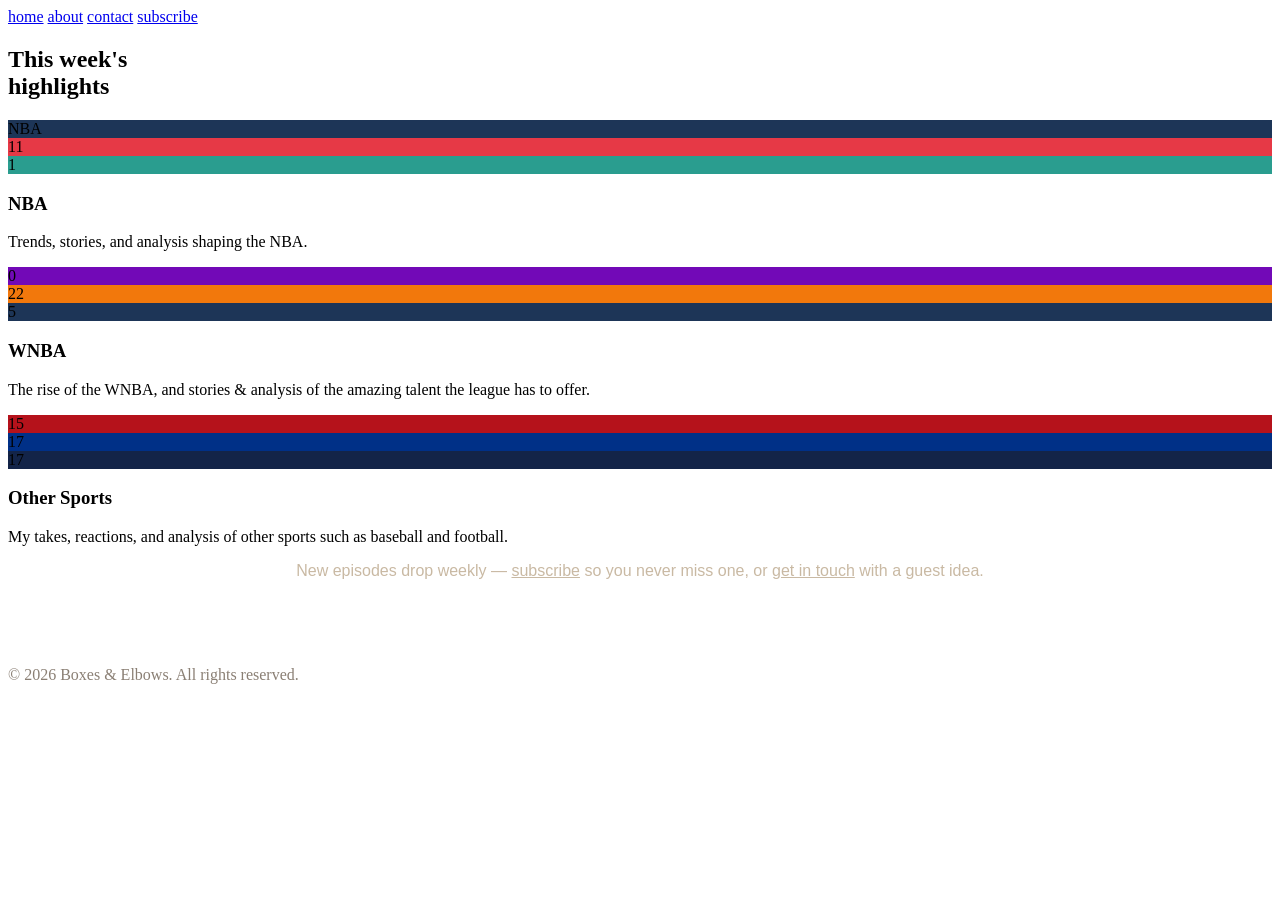
==== about.html @ e36a360f "Initial site" ====
<!DOCTYPE html>
<html lang="en">
<head>
<meta charset="UTF-8">
<meta name="viewport" content="width=device-width, initial-scale=1.0">
<title>Boxes & Elbows — About</title>
<link rel="stylesheet" href="style.css">
</head>
<body>

<div class="about-page">

  <nav class="nav">
    <a href="index.html" class="pill pill-black">home</a>
    <a href="about.html" class="pill pill-orange current">about</a>
    <a href="contact.html" class="pill pill-black">contact</a>
    <a href="subscribe.html" class="pill pill-orange">subscribe</a>
  </nav>

  <div class="about-hero">
    <h2>This week's<br>highlights</h2>
  </div>

  <div class="folders">

    <div class="folder">
      <div class="folder-photos">
        <div class="thumb" style="--r:-6deg;"><div class="swatch" style="background:#1d3557;">NBA</div></div>
        <div class="thumb" style="--r:5deg;"><div class="swatch" style="background:#e63946;">11</div></div>
        <div class="thumb" style="--r:-3deg;"><div class="swatch" style="background:#2a9d8f;">1</div></div>
      </div>
      <h3>NBA</h3>
      <p>Trends, stories, and analysis shaping the NBA.</p>
    </div>

    <div class="folder">
      <div class="folder-photos">
        <div class="thumb" style="--r:4deg;"><div class="swatch" style="background:#7209b7;">0</div></div>
        <div class="thumb" style="--r:-5deg;"><div class="swatch" style="background:#F2780C;">22</div></div>
        <div class="thumb" style="--r:3deg;"><div class="swatch" style="background:#1d3557;">5</div></div>
      </div>
      <h3>WNBA</h3>
      <p>The rise of the WNBA, and stories &amp; analysis of the amazing talent the league has to offer.</p>
    </div>

    <div class="folder">
      <div class="folder-photos">
        <div class="thumb" style="--r:-4deg;"><div class="swatch" style="background:#b5121b;">15</div></div>
        <div class="thumb" style="--r:6deg;"><div class="swatch" style="background:#003087;">17</div></div>
        <div class="thumb" style="--r:-2deg;"><div class="swatch" style="background:#132448;">17</div></div>
      </div>
      <h3>Other Sports</h3>
      <p>My takes, reactions, and analysis of other sports such as baseball and football.</p>
    </div>

  </div>

  <p style="text-align:center;color:#c9b9a3;font-family:'Fredoka',sans-serif;padding-bottom:70px;">
    New episodes drop weekly — <a href="subscribe.html" style="color:var(--orange);text-decoration:underline;">subscribe</a> so you never miss one, or <a href="contact.html" style="color:var(--orange);text-decoration:underline;">get in touch</a> with a guest idea.
  </p>

  <footer class="site-footer" style="color:#8a7f74;">© 2026 Boxes &amp; Elbows. All rights reserved.</footer>
</div>

</body>
</html>
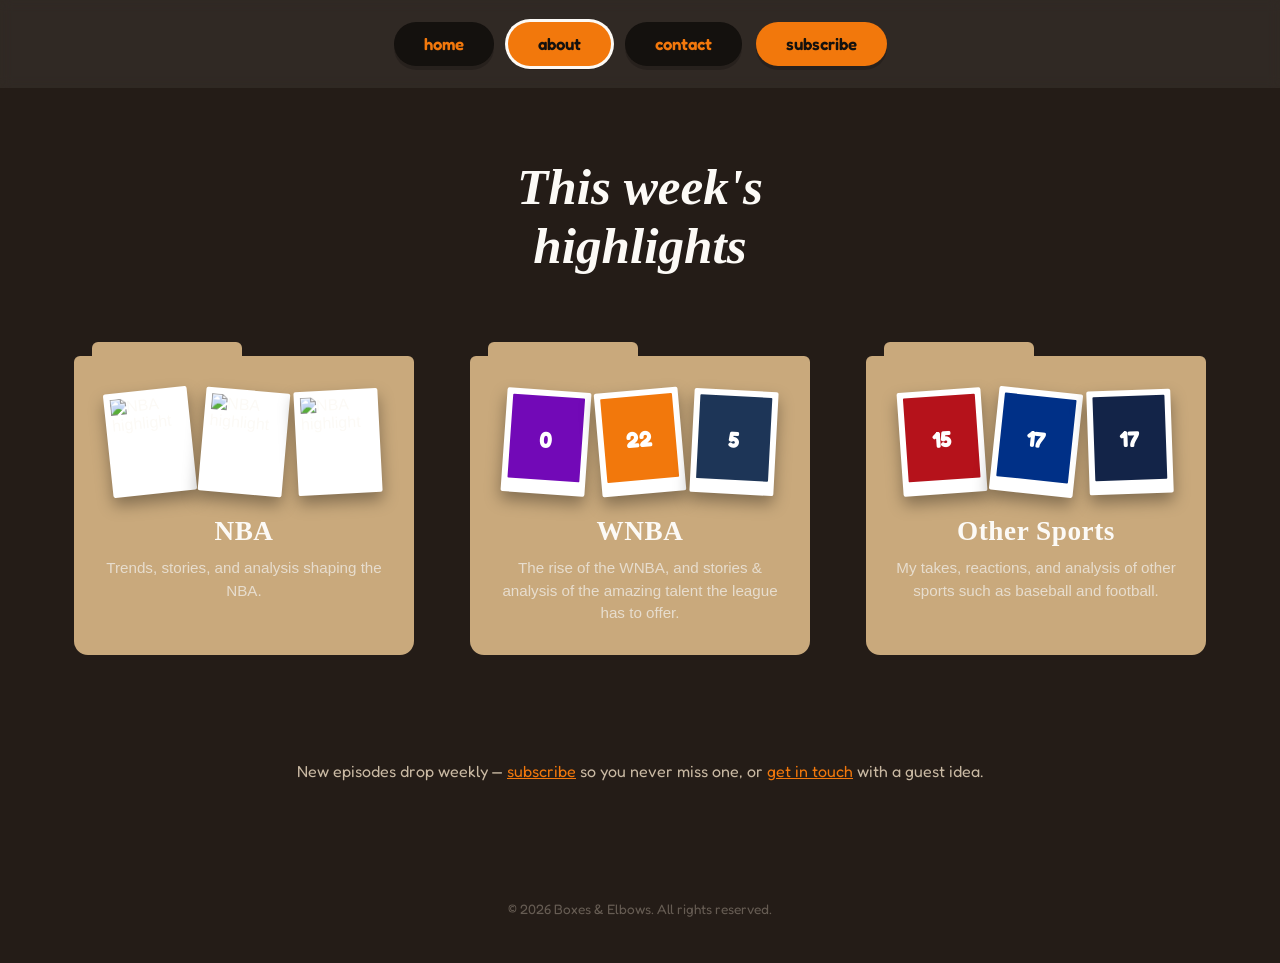
==== commit 55d34200: "Update NBA folder thumbnails to use images Replaced colored swatches with images for NBA highlights." ====
--- a/about.html
+++ b/about.html
@@ -25,9 +25,9 @@
 
     <div class="folder">
       <div class="folder-photos">
-        <div class="thumb" style="--r:-6deg;"><div class="swatch" style="background:#1d3557;">NBA</div></div>
-        <div class="thumb" style="--r:5deg;"><div class="swatch" style="background:#e63946;">11</div></div>
-        <div class="thumb" style="--r:-3deg;"><div class="swatch" style="background:#2a9d8f;">1</div></div>
+       <div class="thumb" style="--r:-6deg;"><img src="Brunson.png" alt="NBA highlight" style="width:100%;height:100%;object-fit:cover;"></div>
+       <div class="thumb" style="--r:5deg;"><img src="KD.png" alt="NBA highlight" style="width:100%;height:100%;object-fit:cover;"></div>
+       <div class="thumb" style="--r:-3deg;"><img src="Cooper Flagg.png" alt="NBA highlight" style="width:100%;height:100%;object-fit:cover;"></div>
       </div>
       <h3>NBA</h3>
       <p>Trends, stories, and analysis shaping the NBA.</p>
--- a/style.css
+++ b/style.css
@@ -0,0 +1,437 @@
+@import url('https://fonts.googleapis.com/css2?family=Fredoka:wght@500;600;700&family=Playfair+Display:ital,wght@0,600;0,700;1,600&family=Baloo+2:wght@700;800&family=Inter:wght@400;500;600&display=swap');
+
+:root{
+  --orange: #F2780C;
+  --orange-deep: #D9660A;
+  --black: #14110E;
+  --cream: #F4EDE3;
+  --brown-dark: #241C17;
+  --tan-card: #C9A97C;
+  --tan-paper: #EFCFA0;
+  --navy: #0D1220;
+  --navy-2: #171F33;
+  --white: #FCFAF6;
+  --radius-pill: 999px;
+  --shadow-soft: 0 10px 30px rgba(0,0,0,.25);
+}
+
+*{box-sizing:border-box;}
+html{scroll-behavior:smooth;}
+body{
+  margin:0;
+  font-family:'Inter', sans-serif;
+  color:var(--black);
+  background:var(--cream);
+}
+
+img{max-width:100%;display:block;}
+a{color:inherit;text-decoration:none;}
+button{font-family:inherit;}
+
+/* ---------- NAV ---------- */
+.nav{
+  position:sticky;
+  top:0;
+  z-index:50;
+  display:flex;
+  flex-wrap:wrap;
+  gap:14px;
+  justify-content:center;
+  align-items:center;
+  padding:22px 20px;
+  background:rgba(255,255,255,.06);
+  backdrop-filter:blur(6px);
+}
+.nav.on-light{background:rgba(255,255,255,.55);}
+.pill{
+  font-family:'Fredoka', sans-serif;
+  font-weight:600;
+  font-size:1.05rem;
+  padding:12px 30px;
+  border-radius:var(--radius-pill);
+  border:none;
+  cursor:pointer;
+  transition:transform .18s ease, box-shadow .18s ease, filter .18s ease;
+  box-shadow:0 4px 0 rgba(0,0,0,.18);
+}
+.pill:hover{transform:translateY(-2px);filter:brightness(1.06);}
+.pill:active{transform:translateY(1px);}
+.pill:focus-visible{outline:3px solid #fff;outline-offset:3px;}
+.pill-black{background:var(--black);color:var(--orange);}
+.pill-orange{background:var(--orange);color:var(--black);}
+.pill.current{box-shadow:0 0 0 3px var(--white), 0 4px 0 rgba(0,0,0,.18);}
+
+/* ---------- BUTTONS / GENERIC ---------- */
+.btn{
+  font-family:'Fredoka', sans-serif;
+  font-weight:600;
+  border-radius:var(--radius-pill);
+  padding:16px 28px;
+  border:none;
+  cursor:pointer;
+  display:inline-block;
+  text-align:center;
+}
+.btn-black{background:var(--black);color:var(--orange);}
+.btn-black:hover{filter:brightness(1.15);}
+
+.eyebrow{
+  font-family:'Fredoka',sans-serif;
+  letter-spacing:.14em;
+  text-transform:uppercase;
+  font-size:.75rem;
+  opacity:.7;
+}
+
+.tag-label{
+  font-family:'Fredoka', sans-serif;
+  font-weight:600;
+  font-size:.8rem;
+  color:#fff;
+  background:var(--black);
+  padding:6px 12px;
+  border-radius:8px;
+  display:inline-block;
+}
+
+/* ---------- FOOTER ---------- */
+.site-footer{
+  text-align:center;
+  padding:34px 20px 46px;
+  font-family:'Fredoka',sans-serif;
+  font-size:.85rem;
+  opacity:.65;
+}
+
+/* ================= PAGE 1 — HOME ================= */
+.hero{
+  position:relative;
+  min-height:100vh;
+  overflow:hidden;
+  background:
+    radial-gradient(ellipse at 20% 0%, rgba(242,120,12,.35), transparent 55%),
+    radial-gradient(ellipse at 85% 10%, rgba(242,120,12,.2), transparent 50%),
+    linear-gradient(180deg, #171310 0%, #0f0c0a 55%, #050403 100%);
+}
+.skyline{
+  position:absolute;
+  bottom:0;left:0;right:0;
+  height:46%;
+  background-repeat:repeat-x;
+  background-size:340px 100%;
+  opacity:.9;
+  background-image:url("data:image/svg+xml,%3Csvg xmlns='http://www.w3.org/2000/svg' width='340' height='260' viewBox='0 0 340 260'%3E%3Crect x='0' y='90' width='46' height='170' fill='%23231a15'/%3E%3Crect x='10' y='100' width='4' height='4' fill='%23F2780C' opacity='.5'/%3E%3Crect x='20' y='120' width='4' height='4' fill='%23F2780C' opacity='.5'/%3E%3Crect x='30' y='140' width='4' height='4' fill='%23F2780C' opacity='.4'/%3E%3Crect x='50' y='40' width='36' height='220' fill='%232a1f18'/%3E%3Crect x='58' y='60' width='4' height='4' fill='%23F2780C' opacity='.6'/%3E%3Crect x='70' y='80' width='4' height='4' fill='%23F2780C' opacity='.4'/%3E%3Crect x='58' y='100' width='4' height='4' fill='%23F2780C' opacity='.5'/%3E%3Crect x='95' y='120' width='40' height='140' fill='%23201712'/%3E%3Crect x='145' y='20' width='30' height='240' fill='%232e2119'/%3E%3Crect x='153' y='40' width='4' height='4' fill='%23F2780C' opacity='.6'/%3E%3Crect x='163' y='60' width='4' height='4' fill='%23F2780C' opacity='.5'/%3E%3Crect x='153' y='80' width='4' height='4' fill='%23F2780C' opacity='.4'/%3E%3Crect x='185' y='100' width='44' height='160' fill='%23241a14'/%3E%3Crect x='240' y='60' width='34' height='200' fill='%232a1f18'/%3E%3Crect x='248' y='80' width='4' height='4' fill='%23F2780C' opacity='.5'/%3E%3Crect x='260' y='100' width='4' height='4' fill='%23F2780C' opacity='.5'/%3E%3Crect x='285' y='130' width='40' height='130' fill='%23201712'/%3E%3C/svg%3E");
+}
+.confetti{
+  position:absolute;inset:0;
+  pointer-events:none;
+  background-image:
+    radial-gradient(circle, var(--orange) 3px, transparent 3px),
+    radial-gradient(circle, #fff 2px, transparent 2px);
+  background-size:120px 120px, 90px 90px;
+  background-position:0 0, 40px 60px;
+  opacity:.18;
+}
+
+.hero-inner{
+  position:relative;
+  z-index:2;
+  max-width:1180px;
+  margin:0 auto;
+  padding:70px 24px 100px;
+}
+
+.brand-mark{
+  display:flex;
+  align-items:center;
+  gap:16px;
+  justify-content:center;
+  margin:30px 0 8px;
+}
+.brand-mark .ball{width:46px;height:46px;}
+.brand-mark h1{
+  font-family:'Baloo 2', sans-serif;
+  font-weight:800;
+  color:var(--white);
+  font-size:2.6rem;
+  letter-spacing:.01em;
+  margin:0;
+  text-align:center;
+}
+.brand-sub{
+  text-align:center;
+  color:var(--orange);
+  font-family:'Fredoka',sans-serif;
+  font-weight:600;
+  opacity:.9;
+  margin-bottom:56px;
+}
+
+.link-grid{
+  display:grid;
+  grid-template-columns:repeat(auto-fit, minmax(150px,1fr));
+  gap:34px;
+  max-width:980px;
+  margin:0 auto;
+}
+.link-card{
+  display:flex;
+  flex-direction:column;
+  align-items:center;
+  gap:12px;
+  transition:transform .2s ease;
+  cursor: pointer;
+}
+.link-card:hover{transform:translateY(-6px);}
+.icon-tile{
+  width:78px;height:78px;
+  border-radius:20px;
+  display:flex;align-items:center;justify-content:center;
+  box-shadow:var(--shadow-soft);
+}
+.icon-tile svg{width:38px;height:38px;}
+.tile-youtube{background:#FF2A2A;}
+.tile-instagram{background:radial-gradient(circle at 30% 110%, #ffdb73 0%, #fd5949 45%, #d6249f 65%, #285AEB 100%);}
+.tile-tiktok{background:#0e0e0e;border:1px solid #2a2a2a;}
+.tile-podcast{background:var(--black);border:2px solid var(--orange);}
+.tile-articles{background:var(--cream);}
+.tile-folder{background:#2c8fd6;}
+
+/* ================= PAGE 2 — ABOUT / HIGHLIGHTS ================= */
+.about-page{background:var(--brown-dark);color:var(--white);min-height:100vh;}
+.about-hero{max-width:900px;margin:0 auto;text-align:center;padding:70px 24px 20px;}
+.about-hero h2{
+  font-family:'Playfair Display', serif;
+  font-style:italic;
+  font-weight:700;
+  font-size:3.2rem;
+  line-height:1.15;
+  margin:0;
+}
+
+.folders{
+  display:grid;
+  grid-template-columns:repeat(auto-fit,minmax(260px,1fr));
+  gap:56px;
+  max-width:1180px;
+  margin:60px auto 0;
+  padding:0 24px 90px;
+}
+.folder{
+  position:relative;
+  background:var(--tan-card);
+  border-radius:6px 6px 14px 14px;
+  padding:34px 22px 30px;
+  min-height:230px;
+}
+.folder::before{
+  content:"";
+  position:absolute;
+  top:-14px;left:18px;
+  width:44%;
+  height:20px;
+  background:var(--tan-card);
+  border-radius:6px 6px 0 0;
+}
+.folder-photos{
+  display:flex;
+  gap:10px;
+  flex-wrap:wrap;
+  justify-content:center;
+  margin-bottom:6px;
+}
+.thumb{
+  width:84px;height:104px;
+  background:#fff;
+  padding:6px 6px 14px;
+  border-radius:2px;
+  box-shadow:0 8px 16px rgba(0,0,0,.35);
+  transform:rotate(var(--r,0deg));
+}
+.thumb .swatch{
+  width:100%;height:100%;
+  border-radius:1px;
+  display:flex;align-items:center;justify-content:center;
+  font-family:'Fredoka',sans-serif;
+  font-weight:700;
+  color:#fff;
+  font-size:1.4rem;
+}
+.folder h3{
+  font-family:'Playfair Display', serif;
+  font-weight:700;
+  text-align:center;
+  color:var(--white);
+  font-size:1.7rem;
+  margin:22px 0 10px;
+  letter-spacing:.02em;
+}
+.folder p{
+  text-align:center;
+  color:#e7ddce;
+  font-size:.95rem;
+  line-height:1.5;
+  max-width:280px;
+  margin:0 auto;
+}
+
+/* ================= PAGE 3 — CONTACT ================= */
+.contact-page{
+  min-height:100vh;
+  background:var(--tan-paper);
+  background-image:
+    radial-gradient(circle at 15% 15%, rgba(255,255,255,.35), transparent 40%),
+    radial-gradient(circle at 85% 80%, rgba(0,0,0,.05), transparent 45%);
+}
+.contact-wrap{
+  max-width:1180px;
+  margin:0 auto;
+  padding:40px 24px 100px;
+  display:grid;
+  grid-template-columns:1fr 1.15fr;
+  gap:50px;
+  align-items:start;
+}
+@media (max-width:820px){.contact-wrap{grid-template-columns:1fr;}}
+
+.polaroid-stack{position:relative;min-height:420px;}
+.polaroid{
+  position:absolute;
+  background:#fff;
+  padding:8px 8px 26px;
+  box-shadow:0 12px 24px rgba(0,0,0,.28);
+  width:150px;
+}
+.polaroid .swatch{width:100%;aspect-ratio:1/1.05;display:flex;align-items:center;justify-content:center;color:#fff;font-family:'Fredoka',sans-serif;font-weight:700;font-size:.85rem;text-align:center;}
+.polaroid span.cap{
+  position:absolute;bottom:5px;left:0;right:0;text-align:center;
+  font-family:'Fredoka',sans-serif;font-size:.7rem;color:#333;
+}
+
+.contact-copy h2{
+  font-family:'Baloo 2', sans-serif;
+  font-weight:800;
+  font-size:3.4rem;
+  margin:38px 0 22px;
+  color:var(--black);
+}
+.contact-copy p{
+  font-size:1.15rem;
+  font-weight:600;
+  line-height:1.55;
+  max-width:560px;
+  margin-bottom:34px;
+}
+
+.contact-form{
+  background:rgba(255,255,255,.55);
+  border-radius:18px;
+  padding:26px;
+  max-width:520px;
+  display:flex;
+  flex-direction:column;
+  gap:14px;
+  margin-bottom:34px;
+}
+.contact-form label{font-family:'Fredoka',sans-serif;font-weight:600;font-size:.9rem;}
+.contact-form input, .contact-form textarea{
+  font-family:'Inter',sans-serif;
+  padding:12px 14px;
+  border-radius:10px;
+  border:1.5px solid rgba(0,0,0,.2);
+  background:#fff;
+  font-size:.95rem;
+}
+.contact-form textarea{min-height:100px;resize:vertical;}
+.form-msg{font-family:'Fredoka',sans-serif;font-size:.9rem;color:var(--orange-deep);min-height:1.2em;}
+
+.qr-block{display:flex;flex-direction:column;align-items:flex-start;gap:10px;}
+.qr-svg{background:#fff;padding:14px;border-radius:8px;box-shadow:var(--shadow-soft);}
+.qr-caption{font-family:'Fredoka',sans-serif;font-size:.8rem;opacity:.75;}
+
+.social-row{display:flex;gap:14px;margin-top:6px;flex-wrap:wrap;}
+.social-row a{
+  width:46px;height:46px;border-radius:50%;
+  background:var(--black);
+  display:flex;align-items:center;justify-content:center;
+  transition:transform .15s ease;
+}
+.social-row a:hover{transform:translateY(-3px);}
+.social-row svg{width:22px;height:22px;}
+
+/* ================= PAGE 4 — SUBSCRIBE ================= */
+.subscribe-page{
+  min-height:100vh;
+  position:relative;
+  overflow:hidden;
+  background:linear-gradient(180deg, var(--navy) 0%, var(--navy-2) 60%, #000 100%);
+}
+.city-glow{
+  position:absolute;inset:0;
+  background:
+    radial-gradient(circle at 12% 30%, rgba(242,45,45,.35), transparent 40%),
+    radial-gradient(circle at 90% 55%, rgba(60,120,255,.25), transparent 45%);
+}
+.city-lines{
+  position:absolute;bottom:0;left:0;right:0;height:55%;
+  background-image:repeating-linear-gradient(90deg, rgba(255,255,255,.05) 0 2px, transparent 2px 60px);
+  mask-image:linear-gradient(180deg, transparent, #000 40%);
+}
+.sub-wrap{
+  position:relative;z-index:2;
+  min-height:calc(100vh - 90px);
+  display:flex;
+  align-items:center;
+  justify-content:center;
+  padding:40px 20px 80px;
+}
+.sub-card{
+  background:var(--white);
+  border-radius:22px;
+  padding:48px 44px;
+  max-width:520px;
+  width:100%;
+  box-shadow:0 30px 60px rgba(0,0,0,.45);
+}
+.sub-card h2{
+  font-family:'Playfair Display', serif;
+  font-style:italic;
+  color:var(--orange-deep);
+  font-size:2.1rem;
+  margin:0 0 26px;
+  line-height:1.25;
+}
+.sub-card label{
+  font-family:'Fredoka',sans-serif;
+  font-weight:600;
+  font-size:.95rem;
+  display:block;
+  margin-bottom:8px;
+}
+.sub-card input[type=email]{
+  width:100%;
+  padding:14px 16px;
+  border-radius:10px;
+  border:1.5px solid var(--orange);
+  font-size:1rem;
+  margin-bottom:24px;
+}
+.sub-card .btn-black{width:100%;font-size:1.05rem;}
+.sub-fine{
+  font-family:'Fredoka',sans-serif;
+  font-size:.75rem;
+  color:var(--orange-deep);
+  text-align:center;
+  margin-top:14px;
+}
+.sub-success{
+  display:none;
+  font-family:'Fredoka',sans-serif;
+  background:#eaf7ea;
+  color:#1f6b2b;
+  padding:12px 14px;
+  border-radius:10px;
+  margin-top:16px;
+  font-size:.9rem;
+  text-align:center;
+}
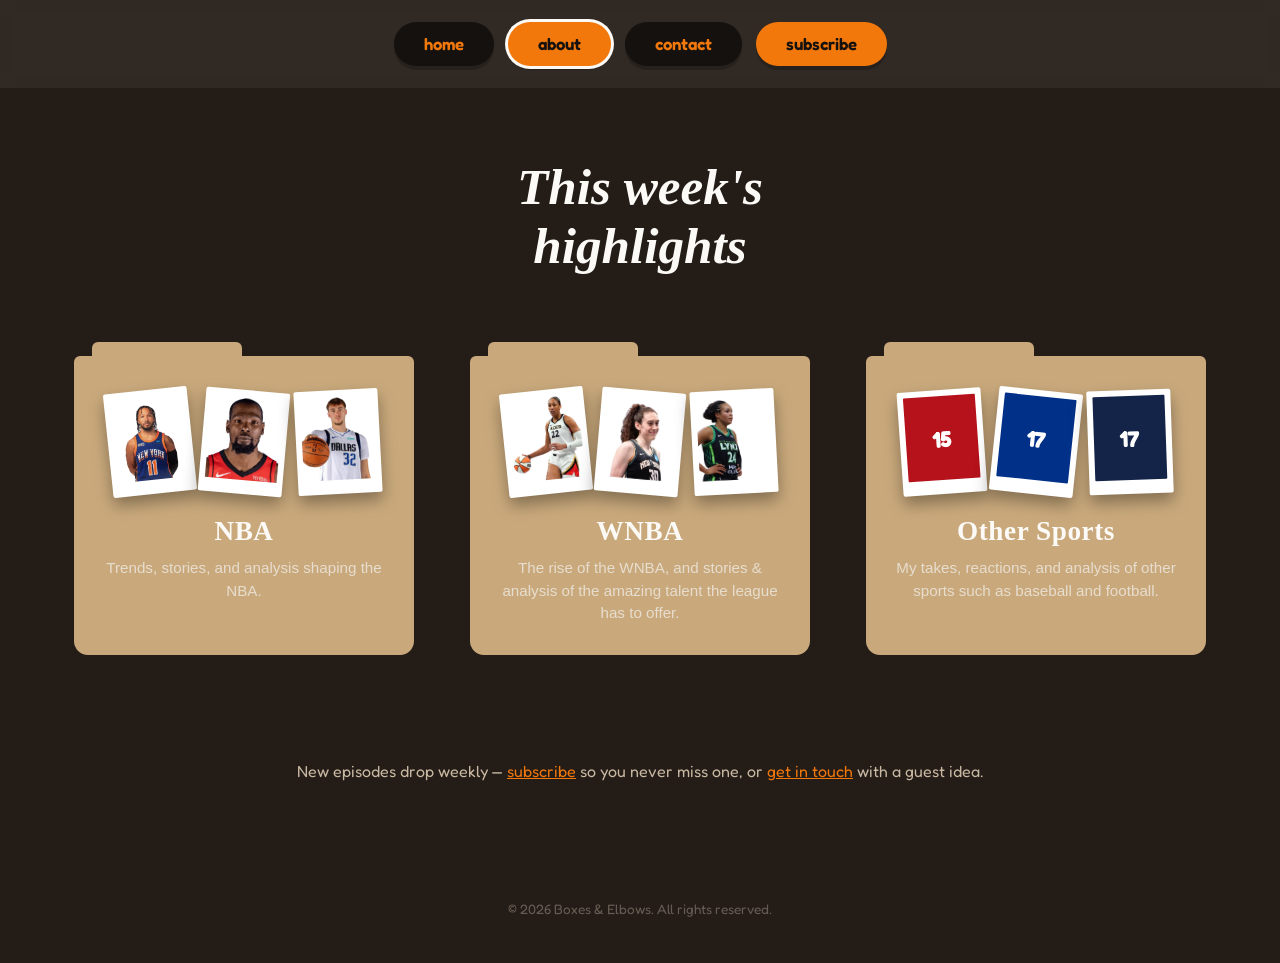
==== commit d235d140: "Replace color swatches with NBA highlight images" ====
--- a/about.html
+++ b/about.html
@@ -35,9 +35,9 @@
 
     <div class="folder">
       <div class="folder-photos">
-        <div class="thumb" style="--r:4deg;"><div class="swatch" style="background:#7209b7;">0</div></div>
-        <div class="thumb" style="--r:-5deg;"><div class="swatch" style="background:#F2780C;">22</div></div>
-        <div class="thumb" style="--r:3deg;"><div class="swatch" style="background:#1d3557;">5</div></div>
+         <div class="thumb" style="--r:-6deg;"><img src="aja wilson.png" alt="NBA highlight" style="width:100%;height:100%;object-fit:cover;"></div>
+       <div class="thumb" style="--r:5deg;"><img src="Stewart.png" alt="NBA highlight" style="width:100%;height:100%;object-fit:cover;"></div>
+       <div class="thumb" style="--r:-3deg;"><img src="napheesa collier.png" alt="NBA highlight" style="width:100%;height:100%;object-fit:cover;"></div>
       </div>
       <h3>WNBA</h3>
       <p>The rise of the WNBA, and stories &amp; analysis of the amazing talent the league has to offer.</p>
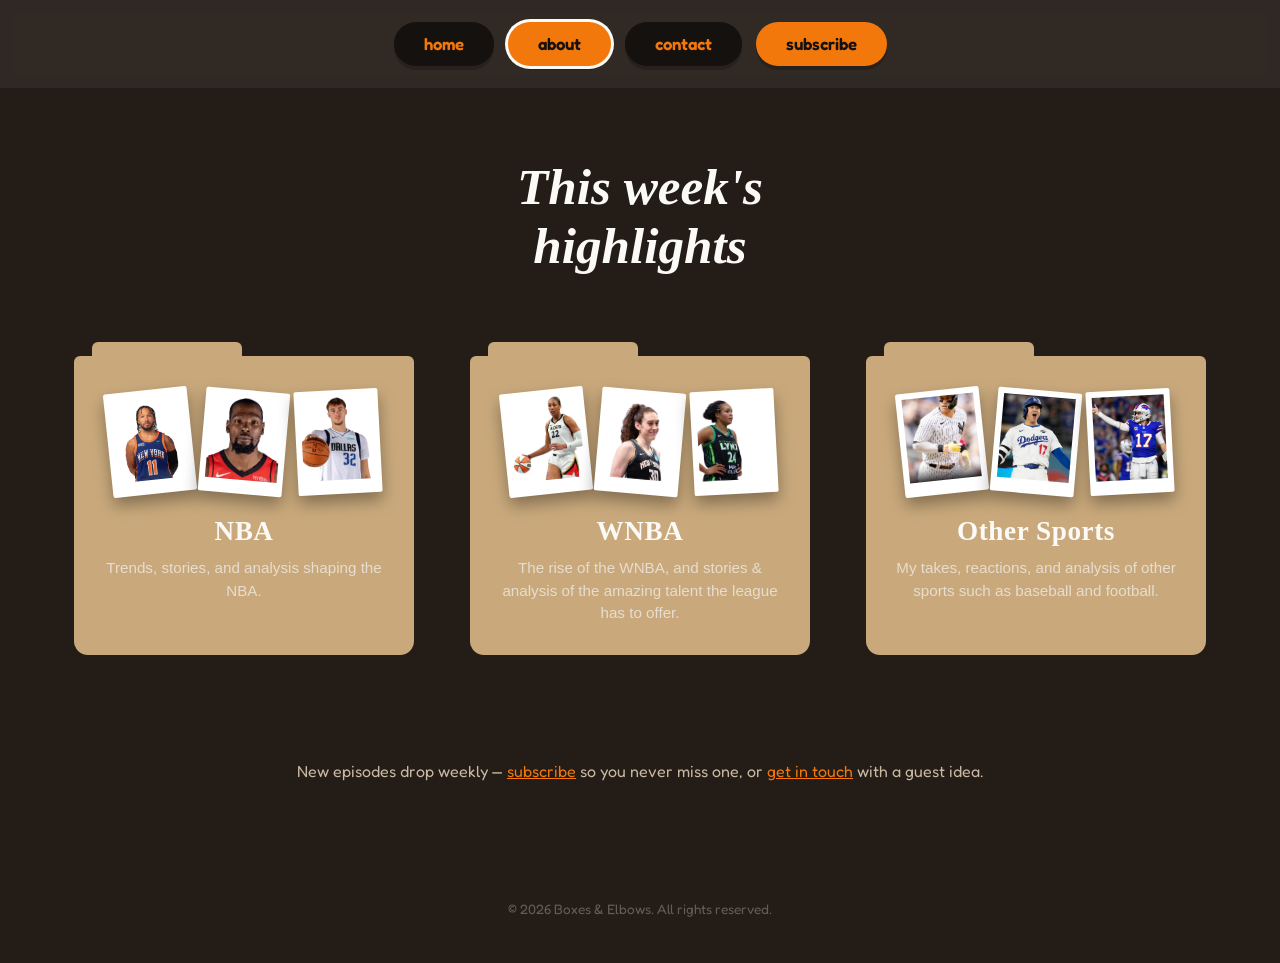
==== commit b956d4eb: "Update folder photos with NBA highlight images Replaced color swatches with images for NBA highlight" ====
--- a/about.html
+++ b/about.html
@@ -45,9 +45,9 @@
 
     <div class="folder">
       <div class="folder-photos">
-        <div class="thumb" style="--r:-4deg;"><div class="swatch" style="background:#b5121b;">15</div></div>
-        <div class="thumb" style="--r:6deg;"><div class="swatch" style="background:#003087;">17</div></div>
-        <div class="thumb" style="--r:-2deg;"><div class="swatch" style="background:#132448;">17</div></div>
+        <div class="thumb" style="--r:-6deg;"><img src="aaron judge.jpg" alt="NBA highlight" style="width:100%;height:100%;object-fit:cover;"></div>
+       <div class="thumb" style="--r:5deg;"><img src="shohei.png" alt="NBA highlight" style="width:100%;height:100%;object-fit:cover;"></div>
+       <div class="thumb" style="--r:-3deg;"><img src="josh allen.png" alt="NBA highlight" style="width:100%;height:100%;object-fit:cover;"></div>
       </div>
       <h3>Other Sports</h3>
       <p>My takes, reactions, and analysis of other sports such as baseball and football.</p>
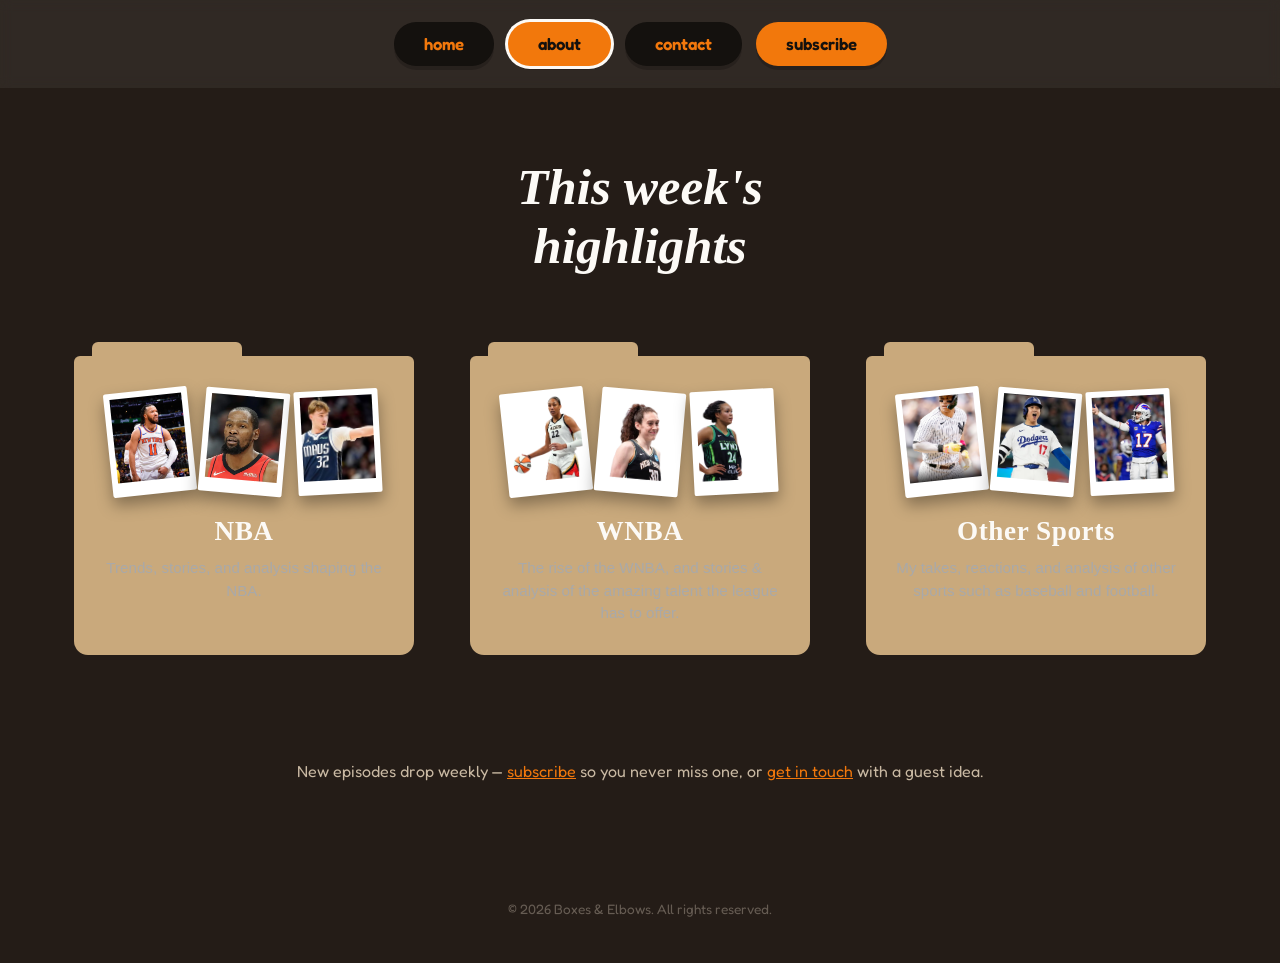
==== commit 1d2aaefc: "Update NBA highlight images in about.html" ====
--- a/about.html
+++ b/about.html
@@ -25,9 +25,9 @@
 
     <div class="folder">
       <div class="folder-photos">
-       <div class="thumb" style="--r:-6deg;"><img src="Brunson.png" alt="NBA highlight" style="width:100%;height:100%;object-fit:cover;"></div>
-       <div class="thumb" style="--r:5deg;"><img src="KD.png" alt="NBA highlight" style="width:100%;height:100%;object-fit:cover;"></div>
-       <div class="thumb" style="--r:-3deg;"><img src="Cooper Flagg.png" alt="NBA highlight" style="width:100%;height:100%;object-fit:cover;"></div>
+       <div class="thumb" style="--r:-6deg;"><img src="King of NY.jpg" alt="NBA highlight" style="width:100%;height:100%;object-fit:cover;"></div>
+       <div class="thumb" style="--r:5deg;"><img src="Kevin Durant.png" alt="NBA highlight" style="width:100%;height:100%;object-fit:cover;"></div>
+       <div class="thumb" style="--r:-3deg;"><img src="coop.jpg" alt="NBA highlight" style="width:100%;height:100%;object-fit:cover;"></div>
       </div>
       <h3>NBA</h3>
       <p>Trends, stories, and analysis shaping the NBA.</p>
--- a/style.css
+++ b/style.css
@@ -261,14 +261,14 @@
   font-family:'Playfair Display', serif;
   font-weight:700;
   text-align:center;
-  color:var(--white);
+  color:var(--gray);
   font-size:1.7rem;
   margin:22px 0 10px;
   letter-spacing:.02em;
 }
 .folder p{
   text-align:center;
-  color:#e7ddce;
+  color:#A9A9A9;
   font-size:.95rem;
   line-height:1.5;
   max-width:280px;
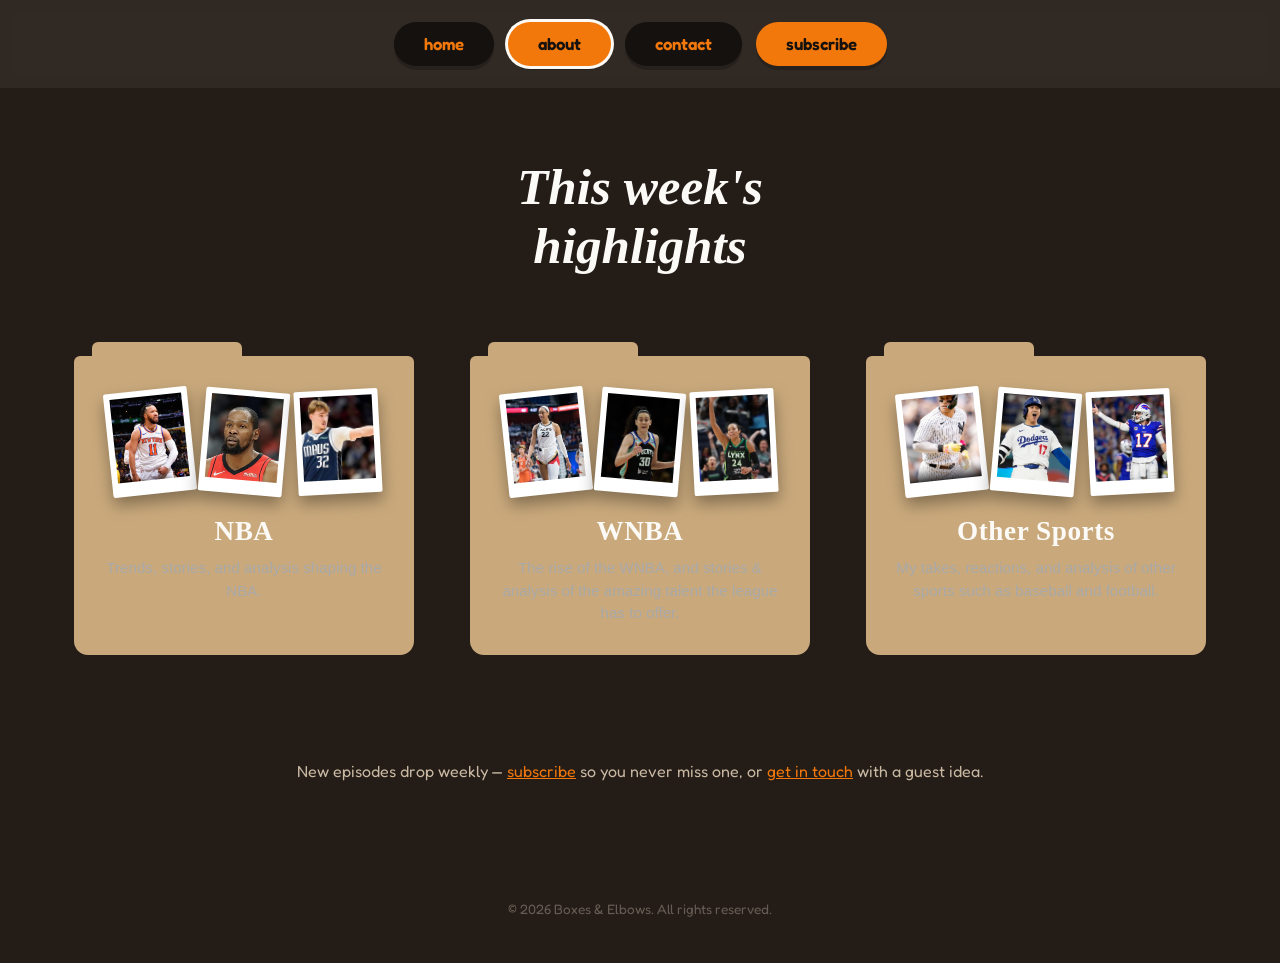
==== commit 3433ec69: "Update image filenames in about.html" ====
--- a/about.html
+++ b/about.html
@@ -35,9 +35,9 @@
 
     <div class="folder">
       <div class="folder-photos">
-         <div class="thumb" style="--r:-6deg;"><img src="aja wilson.png" alt="NBA highlight" style="width:100%;height:100%;object-fit:cover;"></div>
-       <div class="thumb" style="--r:5deg;"><img src="Stewart.png" alt="NBA highlight" style="width:100%;height:100%;object-fit:cover;"></div>
-       <div class="thumb" style="--r:-3deg;"><img src="napheesa collier.png" alt="NBA highlight" style="width:100%;height:100%;object-fit:cover;"></div>
+         <div class="thumb" style="--r:-6deg;"><img src="aja.jpg" alt="NBA highlight" style="width:100%;height:100%;object-fit:cover;"></div>
+       <div class="thumb" style="--r:5deg;"><img src="stewart.jpg" alt="NBA highlight" style="width:100%;height:100%;object-fit:cover;"></div>
+       <div class="thumb" style="--r:-3deg;"><img src="collier.png" alt="NBA highlight" style="width:100%;height:100%;object-fit:cover;"></div>
       </div>
       <h3>WNBA</h3>
       <p>The rise of the WNBA, and stories &amp; analysis of the amazing talent the league has to offer.</p>
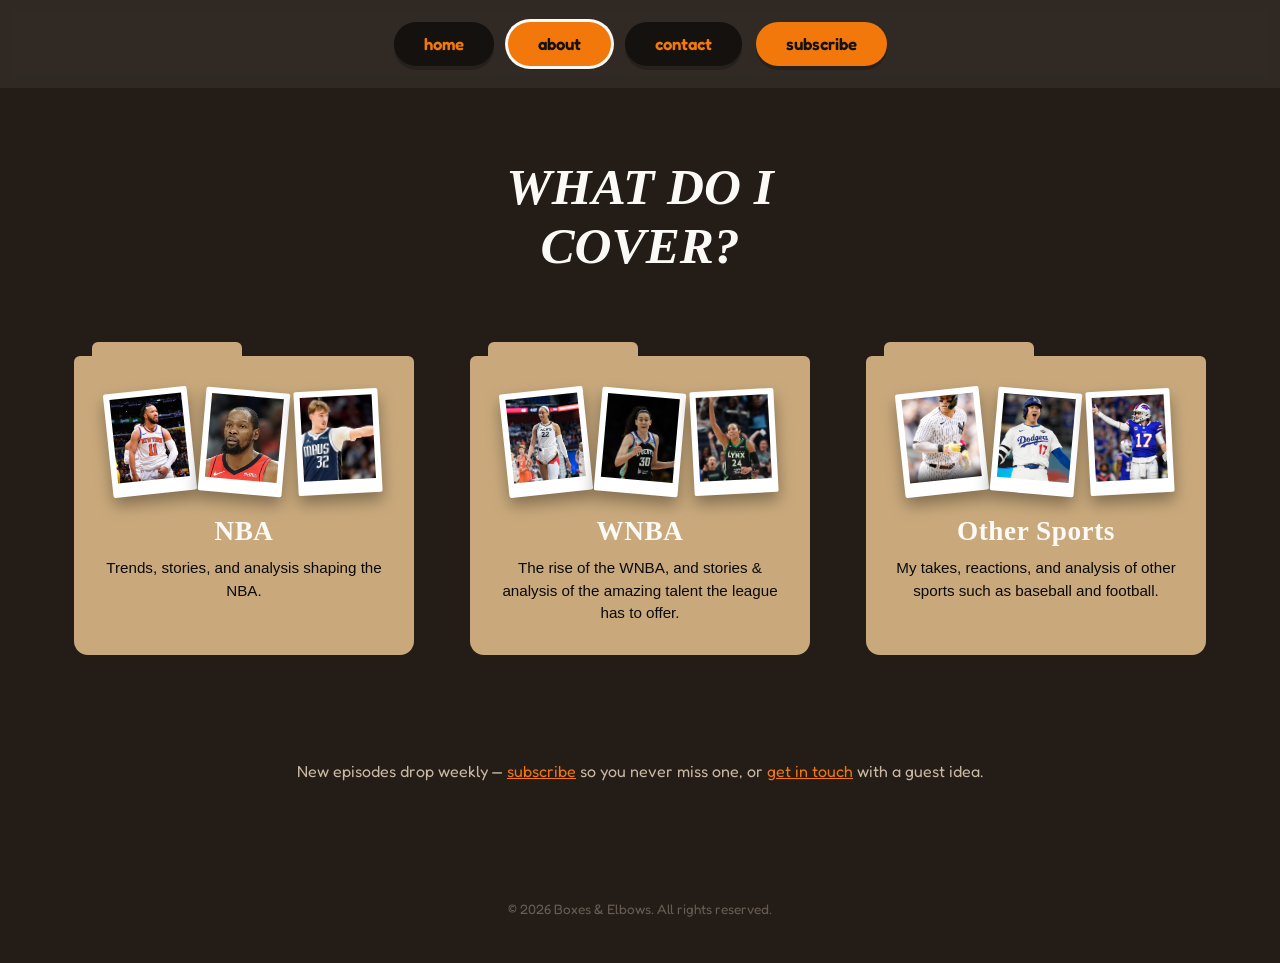
==== commit b806b656: "Update heading in about.html" ====
--- a/about.html
+++ b/about.html
@@ -18,7 +18,7 @@
   </nav>
 
   <div class="about-hero">
-    <h2>This week's<br>highlights</h2>
+    <h2>WHAT DO I <br>COVER?</h2>
   </div>
 
   <div class="folders">
--- a/style.css
+++ b/style.css
@@ -268,7 +268,7 @@
 }
 .folder p{
   text-align:center;
-  color:#A9A9A9;
+  color:#0A0A0A;
   font-size:.95rem;
   line-height:1.5;
   max-width:280px;
